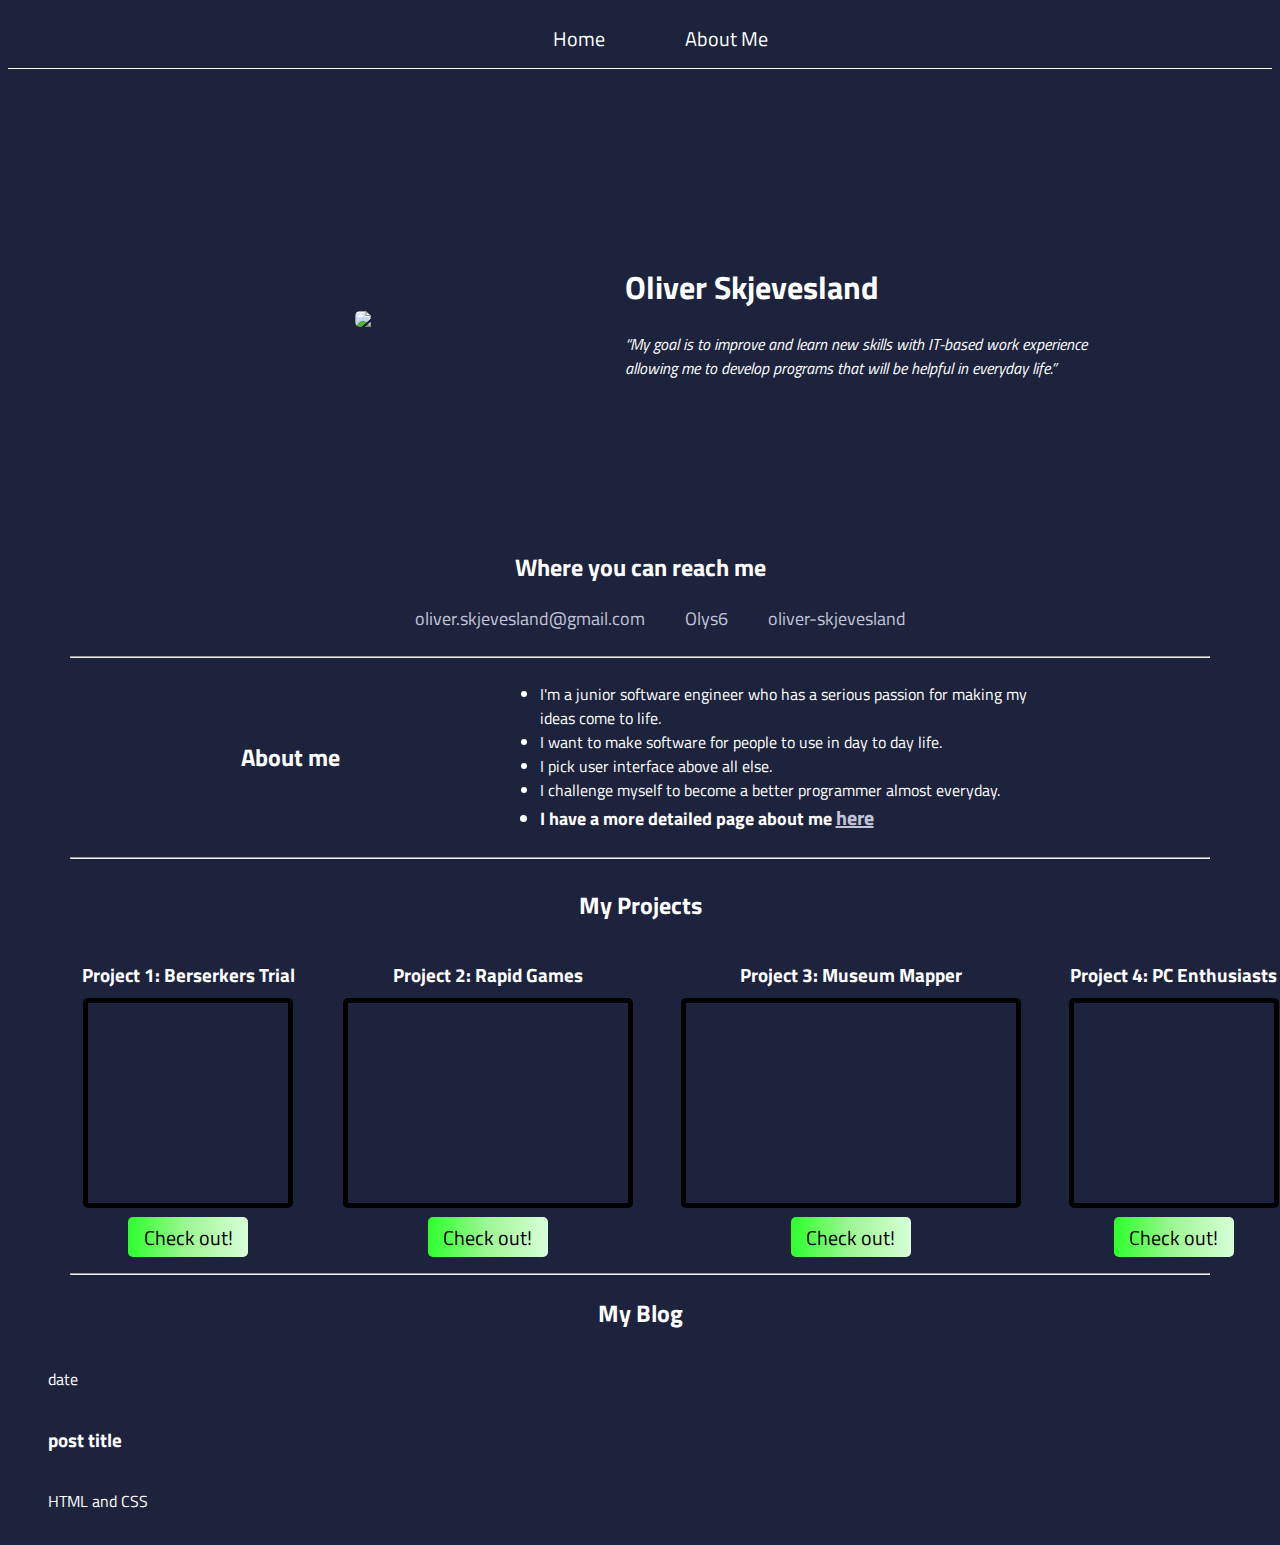
==== index.html @ 54f10960 "added a navbar and gave it a bit of styling" ====
<!DOCTYPE html>
<html>
<head>
<title>Oliver Skjevesland</title>
<link rel="preconnect" href="https://fonts.googleapis.com">
<link rel="preconnect" href="https://fonts.gstatic.com" crossorigin>
<link href="https://fonts.googleapis.com/css2?family=Titillium+Web&display=swap" rel="stylesheet">
<link rel="stylesheet" href="style.css">
<script src="https://kit.fontawesome.com/c1393db622.js" crossorigin="anonymous"></script>
<title>Oliver Skjevesland</title>
<!-- <link href="https://unpkg.com/tailwindcss@^1.0/dist/tailwind.min.css" rel="stylesheet"> -->
</head>
<body>
<nav class="navbar">
    <ul class="navItems">
        <li class="navHome" ><a class="navHome" href="index.html">Home</a></li>
        <li class="navAboutMe"><a class="navAboutMe" href="html/aboutMe.html">About Me</a></li>
    </ul>
</nav>
<div class="homePageHero">
    <img class="ollyHeroPfp" src="https://i.imgur.com/mjNKFpX.jpg" />
    <div class="homePageHeroNameAndQuote">
        <h1>Oliver Skjevesland</h1>
        <p class="ollyQuote">“My goal is to improve and learn new skills with IT-based work experience allowing me to develop programs that will be helpful in everyday life.”</p>
    </div>
</div>
<div class="infoPage">
    <div>
        <h2 id="whereYouCanReachMeTitle">Where you can reach me</h2>
        <ul class="linksSection">
            <li ><a class="links" href="mailto:oliver.skjevesland@gmail.com"> oliver.skjevesland@gmail.com</a></li>
            <li ><a class="links" href="https://github.com/Olys6" target="_blank" rel="noreferrer"><i class="fab fa-github"></i> Olys6</a></li>
            <li ><a class="links" href="https://www.linkedin.com/in/oliver-skjevesland/" target="_blank" rel="noreferrer"><i class="fab fa-linkedin"></i> oliver-skjevesland</a></li>
        </ul>
    </div>
    <hr />
    <div class="aboutMe">
        <h2>About me</h2>
        <ul class="aboutMeDescription">
            <li>I'm a junior software engineer who has a serious passion for making my ideas come to life.</li>
            <li>I want to make software for people to use in day to day life.</li>
            <li>I pick user interface above all else.</li>
            <li>I challenge myself to become a better programmer almost everyday.</li>
            <li class="moreAboutMeLi"><strong>I have a more detailed page about me <a class="aboutmeHereLink" href="html/aboutMe.html">here</a></strong></li>
        </ul>
    </div>
    <hr />
    <!-- <div class="whatIDo">
        <h2>What I do</h2>
        <p>I make useful projects from my ideas </p>
    </div> -->
</div>
<section class="projectsSection">
    <h2 class="myProjects">My Projects</h2>
    <ul class="projects">
        <li class="project columnLeft">
            <h3 class="projectTitle">Project 1: Berserkers Trial</h3>
            <div class="projectShow project1Show"></div>
            <a class="checkoutBtn" href="https://olys6.github.io/Berserkers-Trial/" target="_blank">
                <div class="button">
                    <p class="checkoutBtnText">Check out!</p>
                </div>
            </a>
        </li>
        <li class="project columnLeft">
            <h3 class="projectTitle">Project 2: Rapid Games</h3>
            <div class="projectShow project2Show"></div>
            <a class="checkoutBtn" href="https://rapidgames.netlify.app" target="_blank">
                <div class="button">
                    <p class="checkoutBtnText">Check out!</p>
                </div>
            </a>
        </li>
        <li class="project">
            <h3 class="projectTitle">Project 3: Museum Mapper</h3>
            <div class="projectShow project3Show" ></div>
            <a class="checkoutBtn" href="https://museum-mapper.herokuapp.com/" target="_blank">
                <div class="button">
                    <p class="checkoutBtnText">Check out!</p>
                </div>
            </a>
        </li>
        <li class="project">
            <h3 class="projectTitle">Project 4: PC Enthusiasts</h3>
            <div class="projectShow"></div>
            <a class="checkoutBtn" href="https://rapidgames.netlify.app" target="_blank">
                <div class="button">
                    <p class="checkoutBtnText">Check out!</p>
                </div>
            </a>
        </li>
    </ul>
</section>
<hr />
<section class="myBlogs">
    <h2>My Blog</h2>
    <ul class="blogPosts">

        <li class="blogPost">
            <!-- <hr /> -->
            <p class="blogPostDate">date</p>
            <h3>post title</h3>
            <p class="blogPostSubject">HTML and CSS</p>
            <!-- <hr /> -->
        </li>

    </ul>
</section>
</body>
</html>
---- style.css ----
body {
  font-family: 'Titillium Web', sans-serif;
  color: white;
  background-color: rgb(30, 35, 61);
}

hr {
  width: 90%;
}

.button {
  display: flex;
  justify-content: center;
  align-items: center;
  background: rgb(45,255,45);
  background: linear-gradient(90deg, rgba(45,255,45,1) 0%, rgba(159,246,149,1) 50%, rgba(216,255,217,1) 100%); 
  width: 120px;
  height: 40px;
  border-radius: 5px;
}

.links {
  text-decoration: none;
  transition: 1s;
  font-size: 18px;
  color: rgb(195, 195, 216);
}

.links:hover {
  text-decoration: underline;
}

.navbar {
  border-bottom: 1px solid white;
  /* background-color: white; */
  height: 60px;
  display: flex;
  align-items: center;
  justify-content: center;
  flex-direction: row;
  width: 100%;
}

.navItems {
  display: flex;
  flex-direction: row;
  gap: 5rem;
}

.navHome {
  font-size: 20px;
  list-style: none;
  color: white;
  text-decoration: none;
}

.navHome:hover {
  text-decoration: underline;
}

.navAboutMe {
  font-size: 20px;
  list-style: none;
  text-decoration: none;
  color: white;
}

.navAboutMe:hover {
  text-decoration: underline;
}

.homePageHero {
  /* background-color: aqua;  */
  display: flex;
  justify-content: center;
  align-items: center;
  flex-direction: row;
  height: 500px;
  /* background: linear-gradient(rgba(0, 0, 0, 0.3), rgba(0, 0, 0, 0.7)), url("https://i.imgur.com/1SkHMUk.png"); */
  /* background: rgb(2,0,36);
  background: linear-gradient(0deg, rgba(2,0,36,1) 0%, rgba(9,9,121,1) 35%, rgba(0,212,255,1) 100%); 
  background-size: cover; */
  color: white;
  width: 100%;
  margin-bottom: -40px;
}

.ollyHeroPfp {
  width: 250px;
  /* border: 10px solid white; */
  border-radius: 5px;
}

.homePageHeroNameAndQuote {
  margin-left: 20px;
  width: 500px;
  text-align: left;
  margin-right: -200px;
}



.ollyQuote {
  font-style: italic;
}

.infoPage {
  display: flex;
  flex-direction: column;
  justify-content: center;
  align-items: center;
}

#whereYouCanReachMeTitle {
  text-align: center;
}

.linksSection {
  display: flex;
  flex-direction: row;
  justify-content: center;
  align-items: center;
  gap: 2.5rem;
  list-style: none;
}

@media screen and (max-width: 620px) {
  .linksSection {
    flex-direction: column;
    gap: 0.5rem;
  }
}

.aboutMe {
  display: flex;
  flex-direction: row;
  gap: 10rem;
  justify-content: center;
  align-items: center;
  /* background-color: blanchedalmond; */
  /* background: rgb(64,64,64);
  background: linear-gradient(90deg, rgba(64,64,64,1) 0%, rgba(255,236,204,1) 50%, rgba(64,64,64,1) 100%);   */
  width: 100%;
}

.aboutmeHereLink {
  font-size: 20px;
  color: rgb(195, 195, 216);;
}

@media screen and (max-width: 900px) {
  .aboutMe {
    flex-direction: column;
    gap: 0rem;
  }
}

.aboutMeDescription {
  width: 500px;
}

.moreAboutMeLi {
  font-size: 18px;
}

.whatIDo {
  display: flex;
  flex-direction: row;
  gap: 10rem;
  justify-content: center;
  align-items: center;
  width: 100%;
  /* background-color: cadetblue; */
  background: rgb(64,64,64);
  background: linear-gradient(90deg, rgba(64,64,64,1) 0%, rgba(149,240,246,1) 50%, rgba(64,64,64,1) 100%); 
}

.myProjects {
  text-align: center;
}

.projects {
  text-decoration: none;
  list-style-type: none;
  display: flex;
  flex-direction: row;
  justify-content: center;
  align-items: center;
  gap: 3rem;
  width: 100%;
}

.project {
  display: flex;
  flex-direction: column;
  justify-content: center;
  align-items: center;
}



.projectTitle {
  margin-bottom: 1vh;
}

.projectShow {
  text-align: center;
  width: 200px;
  height: 200px;
  border-radius: 5px;
  /* background-color: gray; */
  border: 5px solid black;
  /* background-image: url("https://i.imgur.com/fcdHpXR.gif"); */
  background-size: cover;
  background-position: center;
  text-decoration: none;
  transition: .2s;
}

.projectShow:hover {
  transform: scale(1.14);
  z-index: 1;
}

.project1Show {
  background-image: url("https://i.imgur.com/lXzQdGs.png");
}

.project1Show:hover {
  background-image: url("https://i.imgur.com/fcdHpXR.gif");
}

.project2Show {
  background-image: url("https://i.imgur.com/jRqcYSR.png");
  width: 280px;
}

.project2Show:hover {
  background-image: url("https://i.imgur.com/LCEWD89.gif");
}

.project3Show {
  width:330px;
  background-image: url("https://i.imgur.com/scrGUnJ.gif");
}

.project3Show:hover {
  background-image: url("https://i.imgur.com/XL1Wwwq.gif");
  
}

.checkoutBtn {
  margin-top: 1vh;
  text-decoration: none;
  transition: .2s;
}

.checkoutBtn:hover {
  transform: scale(1.2);
}

.checkoutBtnText {
  font-size: 20px;
  color: black;
  text-decoration: none;
}

.myBlogs {
  text-align: center;
}

.blogPosts {
  display: flex;
  flex-direction: column;
}

.blogPost {
  text-align: left;
  list-style: none;
  display: flex;
  flex-direction: column;
  justify-content: start;
} 

@media screen and (max-width: 1200px) {
  .projects {
    display: flex;
    flex-direction: column;
    justify-content: center;
    align-items: center;
    margin-left: -40px;
  }
  .projectShow {
    width: 350px;
  }
}

@media screen and (max-width: 1000px) {
  .navbar {
    margin-bottom: 40px;
  }
  .homePageHero {
    flex-direction: column;

  }
  .ollyHeroPfp {
    margin-top: 10px;
  }
  .homePageHeroNameAndQuote {
    margin-left: 0;
    text-align: center;
    margin-right: 0;
    width: 400px;
    /* margin-bottom: 160px; */
  }
  #whereYouCanReachMeTitle {
    margin-top: 80px;
  }
  .aboutMeDescription {
    width: 400px;
  }
}
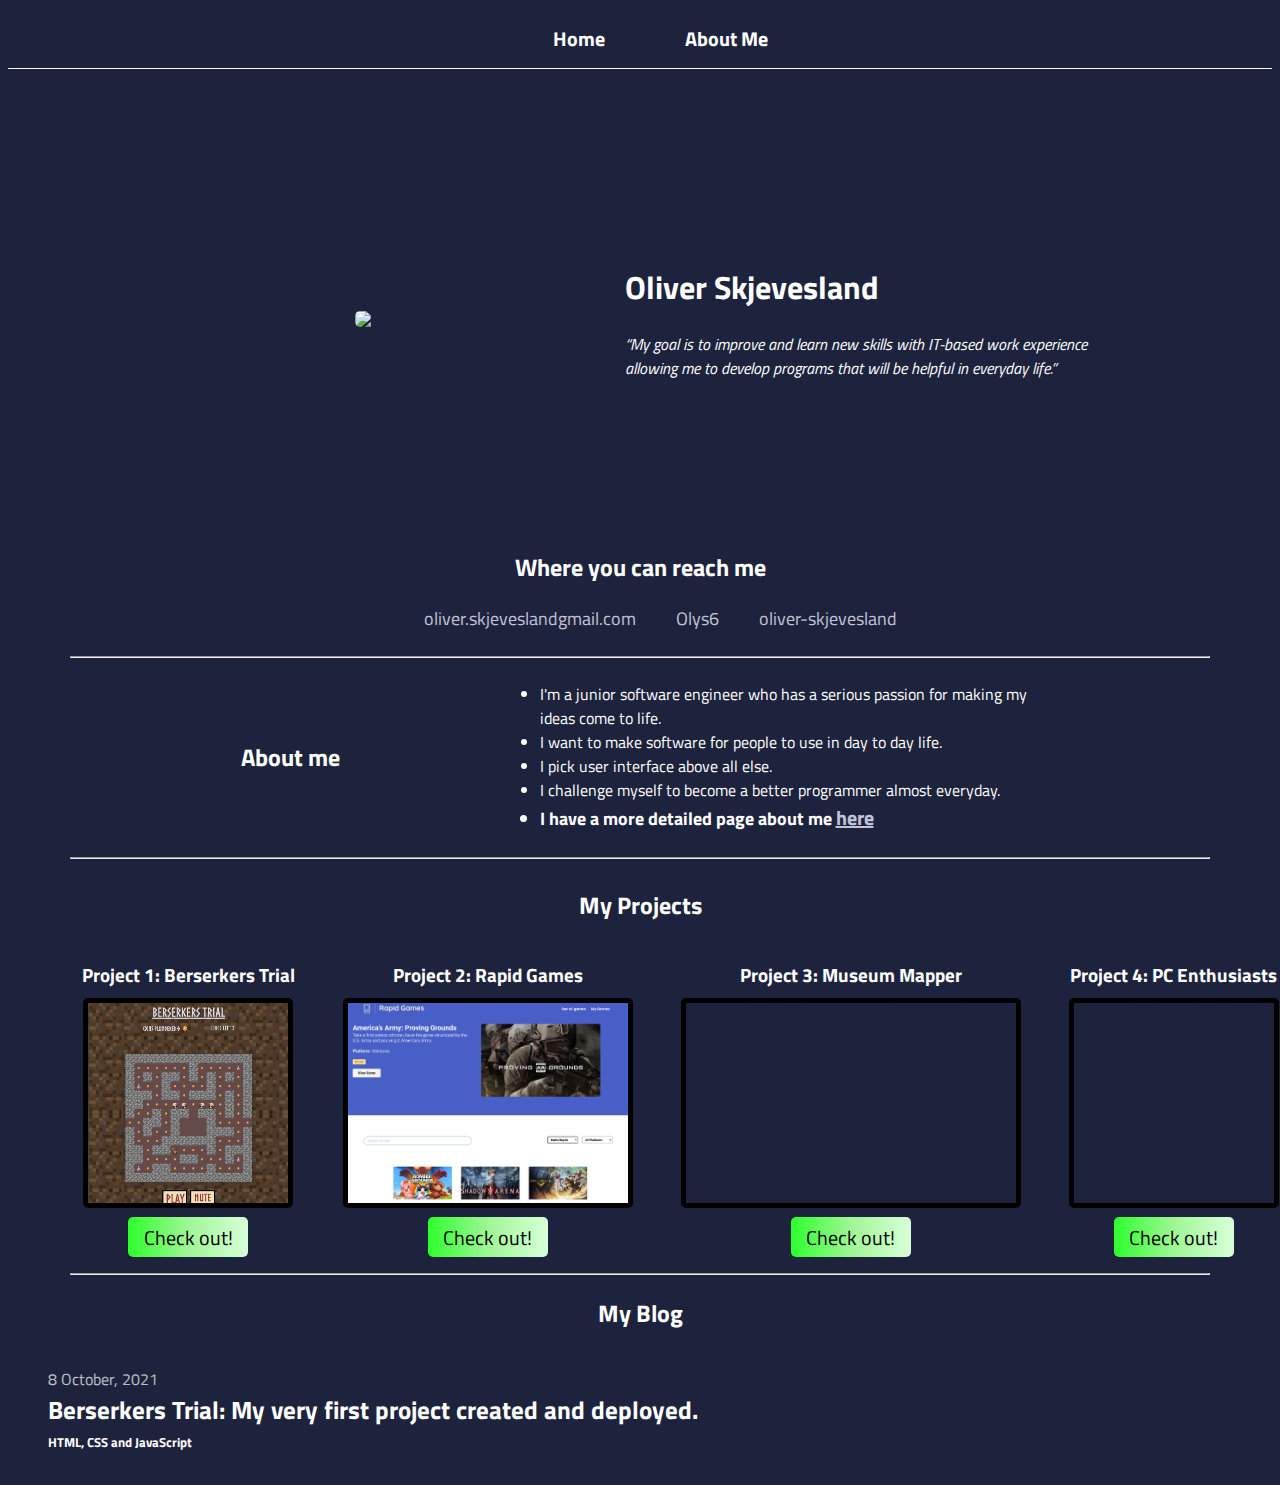
==== commit 040c3e19: "added blogs and blog page for first project with responsive web design and made an assets folder wit" ====
--- a/index.html
+++ b/index.html
@@ -13,12 +13,12 @@
 <body>
 <nav class="navbar">
     <ul class="navItems">
-        <li class="navHome" ><a class="navHome" href="index.html">Home</a></li>
-        <li class="navAboutMe"><a class="navAboutMe" href="html/aboutMe.html">About Me</a></li>
+        <li class="navHome" ><a class="navHome" href="./index.html"><strong>Home</strong></a></li>
+        <li class="navAboutMe"><a class="navAboutMe" href="aboutMe.html"><strong>About Me</strong></a></li>
     </ul>
 </nav>
 <div class="homePageHero">
-    <img class="ollyHeroPfp" src="https://i.imgur.com/mjNKFpX.jpg" />
+    <img class="ollyHeroPfp" src="assets/OllyPFP.jpg" />
     <div class="homePageHeroNameAndQuote">
         <h1>Oliver Skjevesland</h1>
         <p class="ollyQuote">“My goal is to improve and learn new skills with IT-based work experience allowing me to develop programs that will be helpful in everyday life.”</p>
@@ -28,7 +28,7 @@
     <div>
         <h2 id="whereYouCanReachMeTitle">Where you can reach me</h2>
         <ul class="linksSection">
-            <li ><a class="links" href="mailto:oliver.skjevesland@gmail.com"> oliver.skjevesland@gmail.com</a></li>
+            <li ><a class="links" href="mailto:oliver.skjevesland@gmail.com"> oliver.skjevesland<i class="fas fa-at"></i>gmail.com</a></li>
             <li ><a class="links" href="https://github.com/Olys6" target="_blank" rel="noreferrer"><i class="fab fa-github"></i> Olys6</a></li>
             <li ><a class="links" href="https://www.linkedin.com/in/oliver-skjevesland/" target="_blank" rel="noreferrer"><i class="fab fa-linkedin"></i> oliver-skjevesland</a></li>
         </ul>
@@ -97,11 +97,13 @@
     <ul class="blogPosts">
 
         <li class="blogPost">
-            <!-- <hr /> -->
-            <p class="blogPostDate">date</p>
-            <h3>post title</h3>
-            <p class="blogPostSubject">HTML and CSS</p>
-            <!-- <hr /> -->
+            <a class="blogPostLink" href="blogPosts/project1Post.html">
+                <p ><span class="blogPostDate">8 October, 2021</span>
+                <br>
+                <span class="blogPostTitle"><strong>Berserkers Trial: My very first project created and deployed.</strong></span>
+                <br>
+                <span class="blogPostSubject"><strong>HTML, CSS and JavaScript</strong></span></p>
+            </a>
         </li>
 
     </ul>
--- a/style.css
+++ b/style.css
@@ -223,29 +223,29 @@
 }
 
 .project1Show {
-  background-image: url("https://i.imgur.com/lXzQdGs.png");
+  background-image: url("assets/BerserkersTrial/BerserkersTrialThumbnail.png");
 }
 
 .project1Show:hover {
-  background-image: url("https://i.imgur.com/fcdHpXR.gif");
+  background-image: url("assets/BerserkersTrial/Filmage-2021-12-16_130308.gif");
 }
 
 .project2Show {
-  background-image: url("https://i.imgur.com/jRqcYSR.png");
+  background-image: url("assets/RapidGames/RapidGamesThumbnail.png");
   width: 280px;
 }
 
 .project2Show:hover {
-  background-image: url("https://i.imgur.com/LCEWD89.gif");
+  background-image: url("assets/RapidGames/RapidGamesShowcase.gif");
 }
 
 .project3Show {
   width:330px;
-  background-image: url("https://i.imgur.com/scrGUnJ.gif");
+  background-image: url("assets/MuseumMapper/MuseumMapperThumbnail.gif");
 }
 
 .project3Show:hover {
-  background-image: url("https://i.imgur.com/XL1Wwwq.gif");
+  background-image: url("assets/MuseumMapper/MuseumMapperShowcase.gif");
   
 }
 
@@ -281,6 +281,29 @@
   flex-direction: column;
   justify-content: start;
 } 
+
+.blogPostLink {
+  text-decoration: none;
+  color: white;
+  transition: .2s;
+}
+
+.blogPostLink:hover {
+  /* transform: scale(1.03) */
+  text-decoration: underline;
+}
+
+.blogPostDate {
+  opacity: 0.7;
+}
+
+.blogPostTitle {
+  font-size: 25px;
+}
+
+.blogPostSubject {
+  font-size: 13px;
+}
 
 @media screen and (max-width: 1200px) {
   .projects {
@@ -319,4 +342,11 @@
   .aboutMeDescription {
     width: 400px;
   }
+}
+
+/* --------------------------- About me page ------------------------------ */
+
+.AboutMePageTitle {
+  text-align: center;
+  font-size: 30px;
 }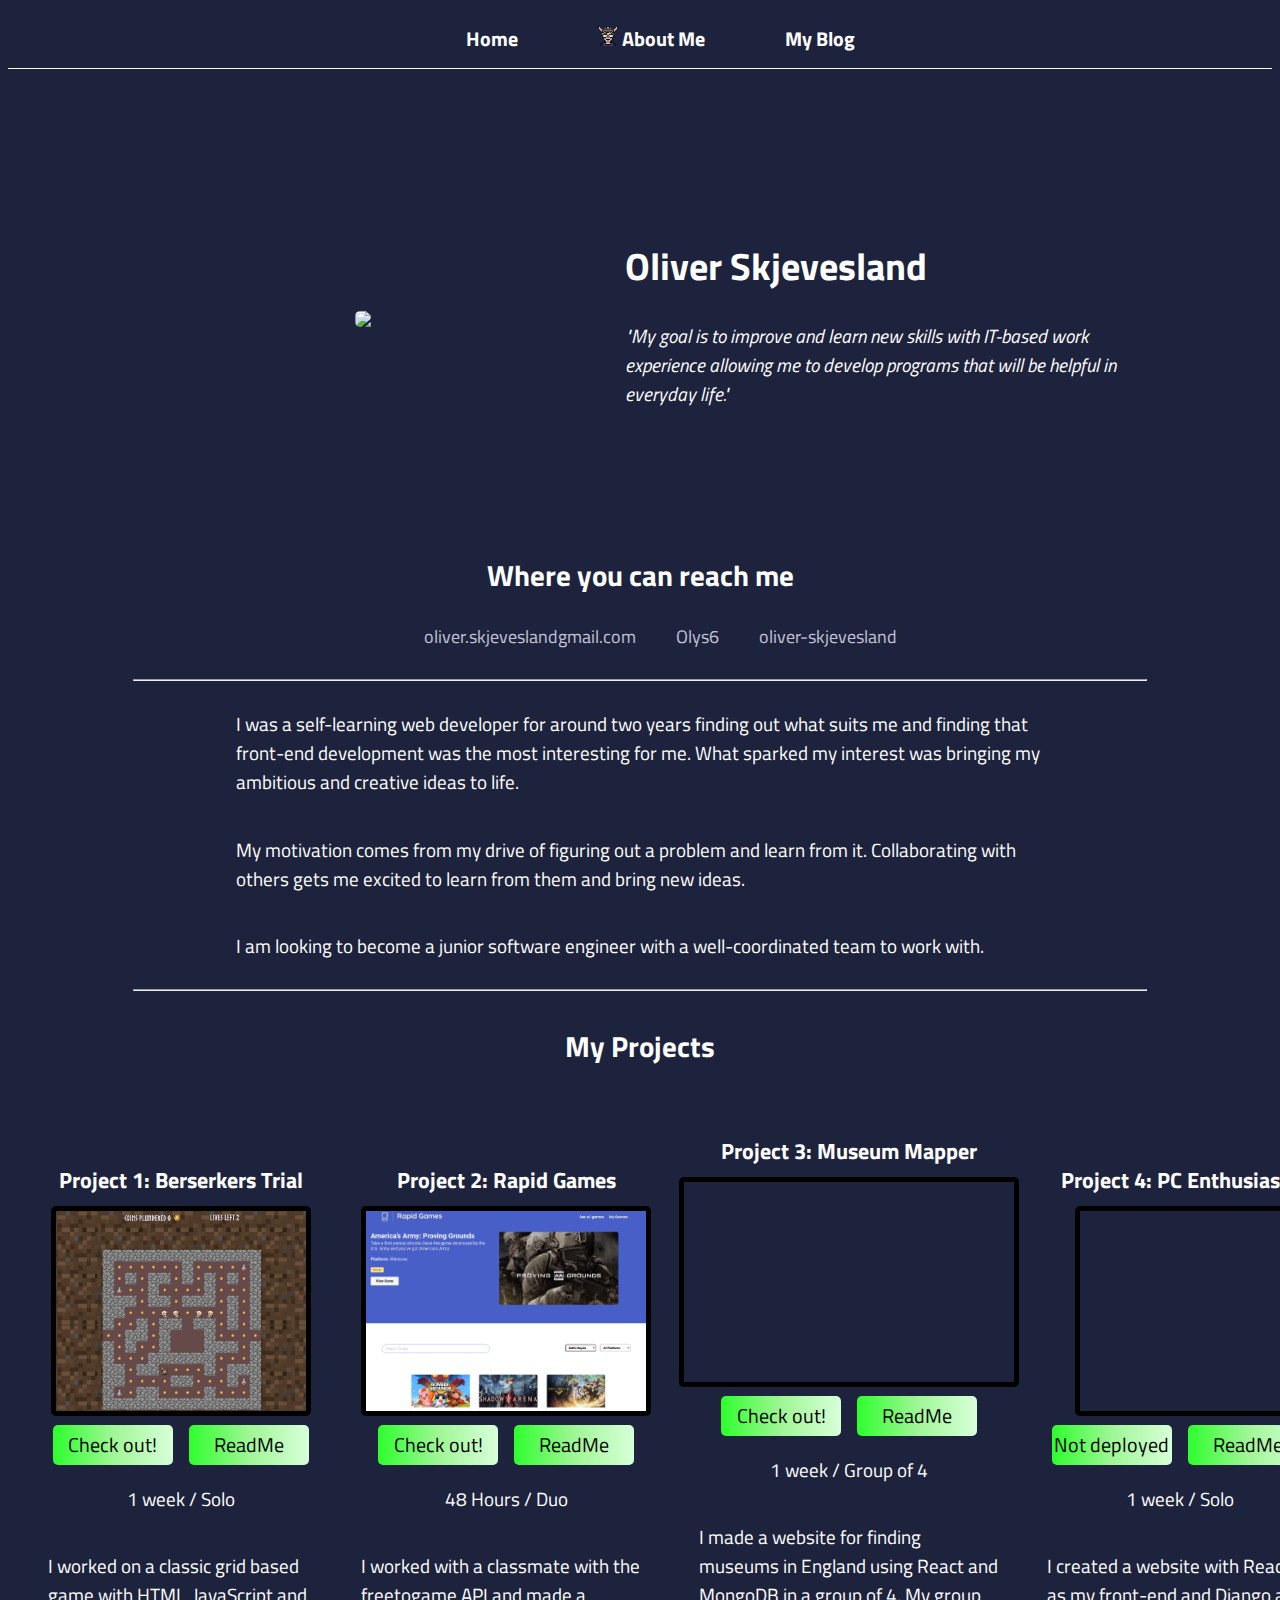
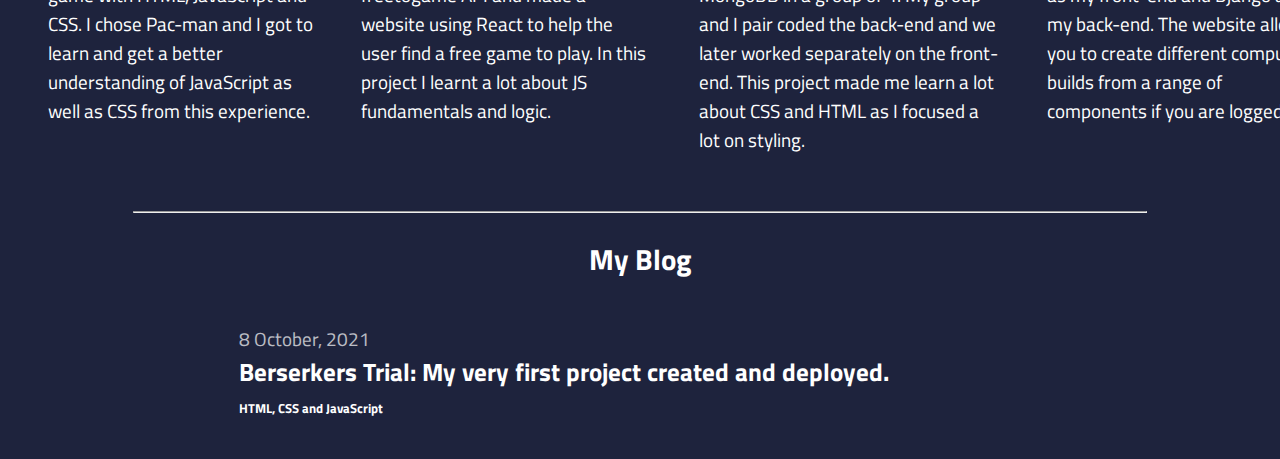
==== commit e533b4df: "pretty much done" ====
--- a/index.html
+++ b/index.html
@@ -13,15 +13,16 @@
 <body>
 <nav class="navbar">
     <ul class="navItems">
-        <li class="navHome" ><a class="navHome" href="./index.html"><strong>Home</strong></a></li>
-        <li class="navAboutMe"><a class="navAboutMe" href="aboutMe.html"><strong>About Me</strong></a></li>
+        <li class="navHome" ><a class="navHome" href="./index.html"><strong><i class="fas fa-home"></i> Home</strong></a></li>
+        <li class="navAboutMe"><a class="navAboutMe" href="aboutMe.html"><strong><img class="aboutMeImg" src="assets/Avatar_ghostrobe5_32x32_transparent.png" /> About Me</strong></a></li>
+        <li class="navBlog"><a class="navBlog" href="#myBlogs"><strong><i class="fas fa-file-alt"></i> My Blog</strong></a></li>
     </ul>
 </nav>
 <div class="homePageHero">
     <img class="ollyHeroPfp" src="assets/OllyPFP.jpg" />
     <div class="homePageHeroNameAndQuote">
         <h1>Oliver Skjevesland</h1>
-        <p class="ollyQuote">“My goal is to improve and learn new skills with IT-based work experience allowing me to develop programs that will be helpful in everyday life.”</p>
+        <p class="ollyQuote">"My goal is to improve and learn new skills with IT-based work experience allowing me to develop programs that will be helpful in everyday life."</p>
     </div>
 </div>
 <div class="infoPage">
@@ -35,14 +36,25 @@
     </div>
     <hr />
     <div class="aboutMe">
-        <h2>About me</h2>
-        <ul class="aboutMeDescription">
+        <!-- <h2>About me</h2> -->
+        <!-- <ul class="aboutMeDescription">
             <li>I'm a junior software engineer who has a serious passion for making my ideas come to life.</li>
             <li>I want to make software for people to use in day to day life.</li>
             <li>I pick user interface above all else.</li>
             <li>I challenge myself to become a better programmer almost everyday.</li>
             <li class="moreAboutMeLi"><strong>I have a more detailed page about me <a class="aboutmeHereLink" href="html/aboutMe.html">here</a></strong></li>
-        </ul>
+        </ul> -->
+        <p class="aboutMeDescription">
+        I was a self-learning web developer for around two years finding out what suits me and finding that front-end development was the most interesting for me.
+        What sparked my interest was bringing my ambitious and creative ideas to life.
+        </p>
+        <p class="aboutMeDescription">
+            My motivation comes from my drive of figuring out a problem and learn from it.
+            Collaborating with others gets me excited to learn from them and bring new ideas.
+        </p>
+        <p class="aboutMeDescription">
+        I am looking to become a junior software engineer with a well-coordinated team to work with.
+        </p>
     </div>
     <hr />
     <!-- <div class="whatIDo">
@@ -56,49 +68,102 @@
         <li class="project columnLeft">
             <h3 class="projectTitle">Project 1: Berserkers Trial</h3>
             <div class="projectShow project1Show"></div>
-            <a class="checkoutBtn" href="https://olys6.github.io/Berserkers-Trial/" target="_blank">
-                <div class="button">
-                    <p class="checkoutBtnText">Check out!</p>
-                </div>
-            </a>
+            <div class="checkoutBtns">
+                <a class="checkoutBtn" href="https://olys6.github.io/Berserkers-Trial/" target="_blank">
+                    <div class="button">
+                        <p class="checkoutBtnText">Check out!</p>
+                    </div>
+                </a>
+                <a class="checkoutBtn" href="https://github.com/Olys6/SEI-Project1#readme" target="_blank">
+                    <div class="button">
+                        <p class="checkoutBtnText">ReadMe</p>
+                    </div>
+                </a>
+            </div>
+            <p> 1 week / Solo </p>
+            <p class="projectDescription">
+                I worked on a classic grid based game with HTML, JavaScript and CSS.
+                I chose Pac-man and I got to learn and get a better understanding of JavaScript as well as CSS from this experience.
+            </p>
         </li>
         <li class="project columnLeft">
             <h3 class="projectTitle">Project 2: Rapid Games</h3>
             <div class="projectShow project2Show"></div>
-            <a class="checkoutBtn" href="https://rapidgames.netlify.app" target="_blank">
-                <div class="button">
-                    <p class="checkoutBtnText">Check out!</p>
-                </div>
-            </a>
+            <div class="checkoutBtns">
+                <a class="checkoutBtn" href="https://rapidgames.netlify.app" target="_blank">
+                    <div class="button">
+                        <p class="checkoutBtnText">Check out!</p>
+                    </div>
+                </a>
+                <a class="checkoutBtn" href="https://github.com/Olys6/FreeGames/tree/main#readme" target="_blank">
+                    <div class="button">
+                        <p class="checkoutBtnText">ReadMe</p>
+                    </div>
+                </a>
+            </div>
+            <p> 48 Hours / Duo </p>
+            <p class="projectDescription">
+                I worked with a classmate with the freetogame API and made a website using React to help the user find a free game to play.
+                In this project I learnt a lot about JS fundamentals and logic.
+            </p>
         </li>
         <li class="project">
             <h3 class="projectTitle">Project 3: Museum Mapper</h3>
             <div class="projectShow project3Show" ></div>
-            <a class="checkoutBtn" href="https://museum-mapper.herokuapp.com/" target="_blank">
-                <div class="button">
-                    <p class="checkoutBtnText">Check out!</p>
-                </div>
-            </a>
+            <div class="checkoutBtns">
+                <a class="checkoutBtn" href="https://museum-mapper.herokuapp.com/" target="_blank">
+                    <div class="button">
+                        <p class="checkoutBtnText">Check out!</p>
+                    </div>
+                </a>
+                <a class="checkoutBtn" href="https://github.com/Olys6/SEI-Project-3#readme" target="_blank">
+                    <div class="button">
+                        <p class="checkoutBtnText">ReadMe</p>
+                    </div>
+                </a>
+            </div>
+            <p> 1 week / Group of 4 </p>
+            <p class="projectDescription">
+                I made a website for finding museums in England using React and MongoDB in a group of 4.
+                My group and I pair coded the back-end and we later worked separately on the front-end.
+                This project made me learn a lot about CSS and HTML as I focused a lot on styling.
+            </p>
         </li>
         <li class="project">
             <h3 class="projectTitle">Project 4: PC Enthusiasts</h3>
             <div class="projectShow"></div>
-            <a class="checkoutBtn" href="https://rapidgames.netlify.app" target="_blank">
-                <div class="button">
-                    <p class="checkoutBtnText">Check out!</p>
-                </div>
-            </a>
+            <div class="checkoutBtns">
+                <a class="checkoutBtn" href="https://rapidgames.netlify.app" target="_blank">
+                    <div class="button">
+                        <p class="checkoutBtnText">Not deployed</p>
+                    </div>
+                </a>
+                <a class="checkoutBtn" href="https://github.com/Olys6/PC-Enthusiasts/tree/main#readme" target="_blank">
+                    <div class="button">
+                        <p class="checkoutBtnText">ReadMe</p>
+                    </div>
+                </a>
+            </div>
+            <p> 1 week / Solo </p>
+            <p class="projectDescription">
+                I created a website with React as my front-end and Django as my back-end.
+                The website allows you to create different computer builds from a range of components if you are logged in.
+            </p>
         </li>
     </ul>
 </section>
 <hr />
-<section class="myBlogs">
+<section id="myBlogs" class="myBlogs">
     <h2>My Blog</h2>
     <ul class="blogPosts">
 
+
+
+        <!-- Put more blogs above this line -->
+
         <li class="blogPost">
             <a class="blogPostLink" href="blogPosts/project1Post.html">
-                <p ><span class="blogPostDate">8 October, 2021</span>
+                <p class="blogPostText"><span class="blogPostDate">8 October, 2021</span>
                 <br>
                 <span class="blogPostTitle"><strong>Berserkers Trial: My very first project created and deployed.</strong></span>
                 <br>
--- a/style.css
+++ b/style.css
@@ -1,11 +1,17 @@
+html {
+  scroll-behavior:smooth;
+}
+
 body {
   font-family: 'Titillium Web', sans-serif;
   color: white;
   background-color: rgb(30, 35, 61);
+  font-size: larger;
 }
 
 hr {
-  width: 90%;
+  color: white;
+  width: 80%;
 }
 
 .button {
@@ -52,10 +58,17 @@
   list-style: none;
   color: white;
   text-decoration: none;
+  transition: .2s;
 }
 
 .navHome:hover {
   text-decoration: underline;
+  transform: scale(1.2);
+}
+
+.aboutMeImg {
+  width: 20px;
+  transition: .10s;
 }
 
 .navAboutMe {
@@ -63,10 +76,25 @@
   list-style: none;
   text-decoration: none;
   color: white;
+  transition: .2s;
 }
 
 .navAboutMe:hover {
   text-decoration: underline;
+  transform: scale(1.2);
+}
+
+.navBlog {
+  font-size: 20px;
+  list-style: none;
+  color: white;
+  text-decoration: none;
+  transition: .2s;
+}
+
+.navBlog:hover {
+  text-decoration: underline;
+  transform: scale(1.2);
 }
 
 .homePageHero {
@@ -133,14 +161,14 @@
 
 .aboutMe {
   display: flex;
-  flex-direction: row;
-  gap: 10rem;
+  flex-direction: column;
+  /* gap: 10rem; */
   justify-content: center;
   align-items: center;
   /* background-color: blanchedalmond; */
   /* background: rgb(64,64,64);
   background: linear-gradient(90deg, rgba(64,64,64,1) 0%, rgba(255,236,204,1) 50%, rgba(64,64,64,1) 100%);   */
-  width: 100%;
+  width: 80%;
 }
 
 .aboutmeHereLink {
@@ -195,6 +223,8 @@
   flex-direction: column;
   justify-content: center;
   align-items: center;
+  width: 300px;
+  height: 700px;
 }
 
 
@@ -223,6 +253,7 @@
 }
 
 .project1Show {
+  width: 250px;
   background-image: url("assets/BerserkersTrial/BerserkersTrialThumbnail.png");
 }
 
@@ -249,6 +280,12 @@
   
 }
 
+.checkoutBtns {
+  display: flex;
+  flex-direction: row;
+  gap: 1rem;
+}
+
 .checkoutBtn {
   margin-top: 1vh;
   text-decoration: none;
@@ -265,6 +302,10 @@
   text-decoration: none;
 }
 
+.projectDescription {
+  width: 100%;
+}
+
 .myBlogs {
   text-align: center;
 }
@@ -272,6 +313,9 @@
 .blogPosts {
   display: flex;
   flex-direction: column;
+  justify-content: center;
+  align-items: center;
+  margin-left: -15vw;
 }
 
 .blogPost {
@@ -280,6 +324,7 @@
   display: flex;
   flex-direction: column;
   justify-content: start;
+  max-width: 800px;
 } 
 
 .blogPostLink {
@@ -293,6 +338,9 @@
   text-decoration: underline;
 }
 
+.blogPostText {
+}
+
 .blogPostDate {
   opacity: 0.7;
 }
@@ -305,48 +353,172 @@
   font-size: 13px;
 }
 
+@media screen and (max-width: 1000px) {
+  .navbar {
+    margin-bottom: 40px;
+  }
+  .homePageHero {
+    flex-direction: column;
+
+  }
+  .ollyHeroPfp {
+    margin-top: 10px;
+  }
+  .homePageHeroNameAndQuote {
+    margin-left: 0;
+    text-align: center;
+    margin-right: 0;
+    width: 400px;
+    /* margin-bottom: 160px; */
+  }
+  #whereYouCanReachMeTitle {
+    margin-top: 80px;
+  }
+
+}
+
+/* --------------------------- About me page ------------------------------ */
+
+.AboutMePageTitle {
+  text-align: center;
+  font-size: 30px;
+}
+
+.aboutMeDescriptionSection {
+  display: flex;
+  flex-direction: column;
+  justify-content: center;
+  align-items: center;
+}
+
+.aboutMeDescription {
+
+  width: 80%;
+  text-align: left;
+}
+
+.codeLanguageImagesSection {
+  text-align: center;
+}
+
+.directionRow {
+  display: flex;
+  flex-direction: row;
+}
+
+.directionColumn {
+  display: flex;
+  flex-direction: column;
+}
+
+.centerItems {
+  display: flex;
+  justify-content: center;
+  align-items: center;
+}
+
+.codeLanguageImages {
+  display: flex;
+  justify-content: center;
+  align-items: center;
+  flex-direction: column;
+  /* background-color: white; */
+  min-width: 60%;
+  border-radius: 5px;
+  /* color: black */
+}
+
+.logoAndName {
+  display: flex;
+  flex-direction: column;
+}
+
+.codeLanguageImage {
+  padding: 10px;
+}
+
+.logoName {
+  text-align: center;
+  color: black;
+  margin-top: -10px;
+  /* margin-bottom: -2px; */
+}
+
+.frontEndLogos {
+  display: flex;
+  justify-content: center;
+  align-items: center;
+  flex-direction: column;
+  border: 1px solid black;
+  border-radius: 5px;
+  width: 100%;
+  background-color: white;
+}
+
+.BackendLogos {
+  display: flex;
+  justify-content: center;
+  align-items: center;
+  border: 1px solid black;
+  border-radius: 5px;
+  width: 100%;
+  background-color: white;
+}
+
+.first3backendLanguages {
+  display: flex;
+  flex-direction: row;
+  justify-content: center;
+  align-items: center;
+}
+
+.codeLanguageImage {
+  width: 100px;
+}
+
+.interests {
+  display: flex;
+  flex-direction: row;
+  justify-content: center;
+  align-items: center;
+  gap: 2.5rem;
+  width: 90%;
+}
+
 @media screen and (max-width: 1200px) {
+  body {
+    font-size: 140%;
+  }
+  .ollyQuote {
+    margin-top: -40px;
+  }
   .projects {
     display: flex;
     flex-direction: column;
     justify-content: center;
     align-items: center;
     margin-left: -40px;
+    gap: 0.2rem;
+  }
+  .project {
+    width: 80%;
+    height: max-content;
   }
   .projectShow {
     width: 350px;
   }
-}
-
-@media screen and (max-width: 1000px) {
-  .navbar {
-    margin-bottom: 40px;
-  }
-  .homePageHero {
+  .blogPosts {
+    margin-left: 0vw;
+  }
+  .aboutMeDescription {
+    width: 80%;
+  }
+  .aboutMe {
+    /* max-width: 600px; */
+    gap: 1rem;
+  }
+  .interests {
     flex-direction: column;
-
-  }
-  .ollyHeroPfp {
-    margin-top: 10px;
-  }
-  .homePageHeroNameAndQuote {
-    margin-left: 0;
-    text-align: center;
-    margin-right: 0;
-    width: 400px;
-    /* margin-bottom: 160px; */
-  }
-  #whereYouCanReachMeTitle {
-    margin-top: 80px;
-  }
-  .aboutMeDescription {
-    width: 400px;
-  }
-}
-
-/* --------------------------- About me page ------------------------------ */
-
-.AboutMePageTitle {
-  text-align: center;
-  font-size: 30px;
+    width: 70%;
+  }
 }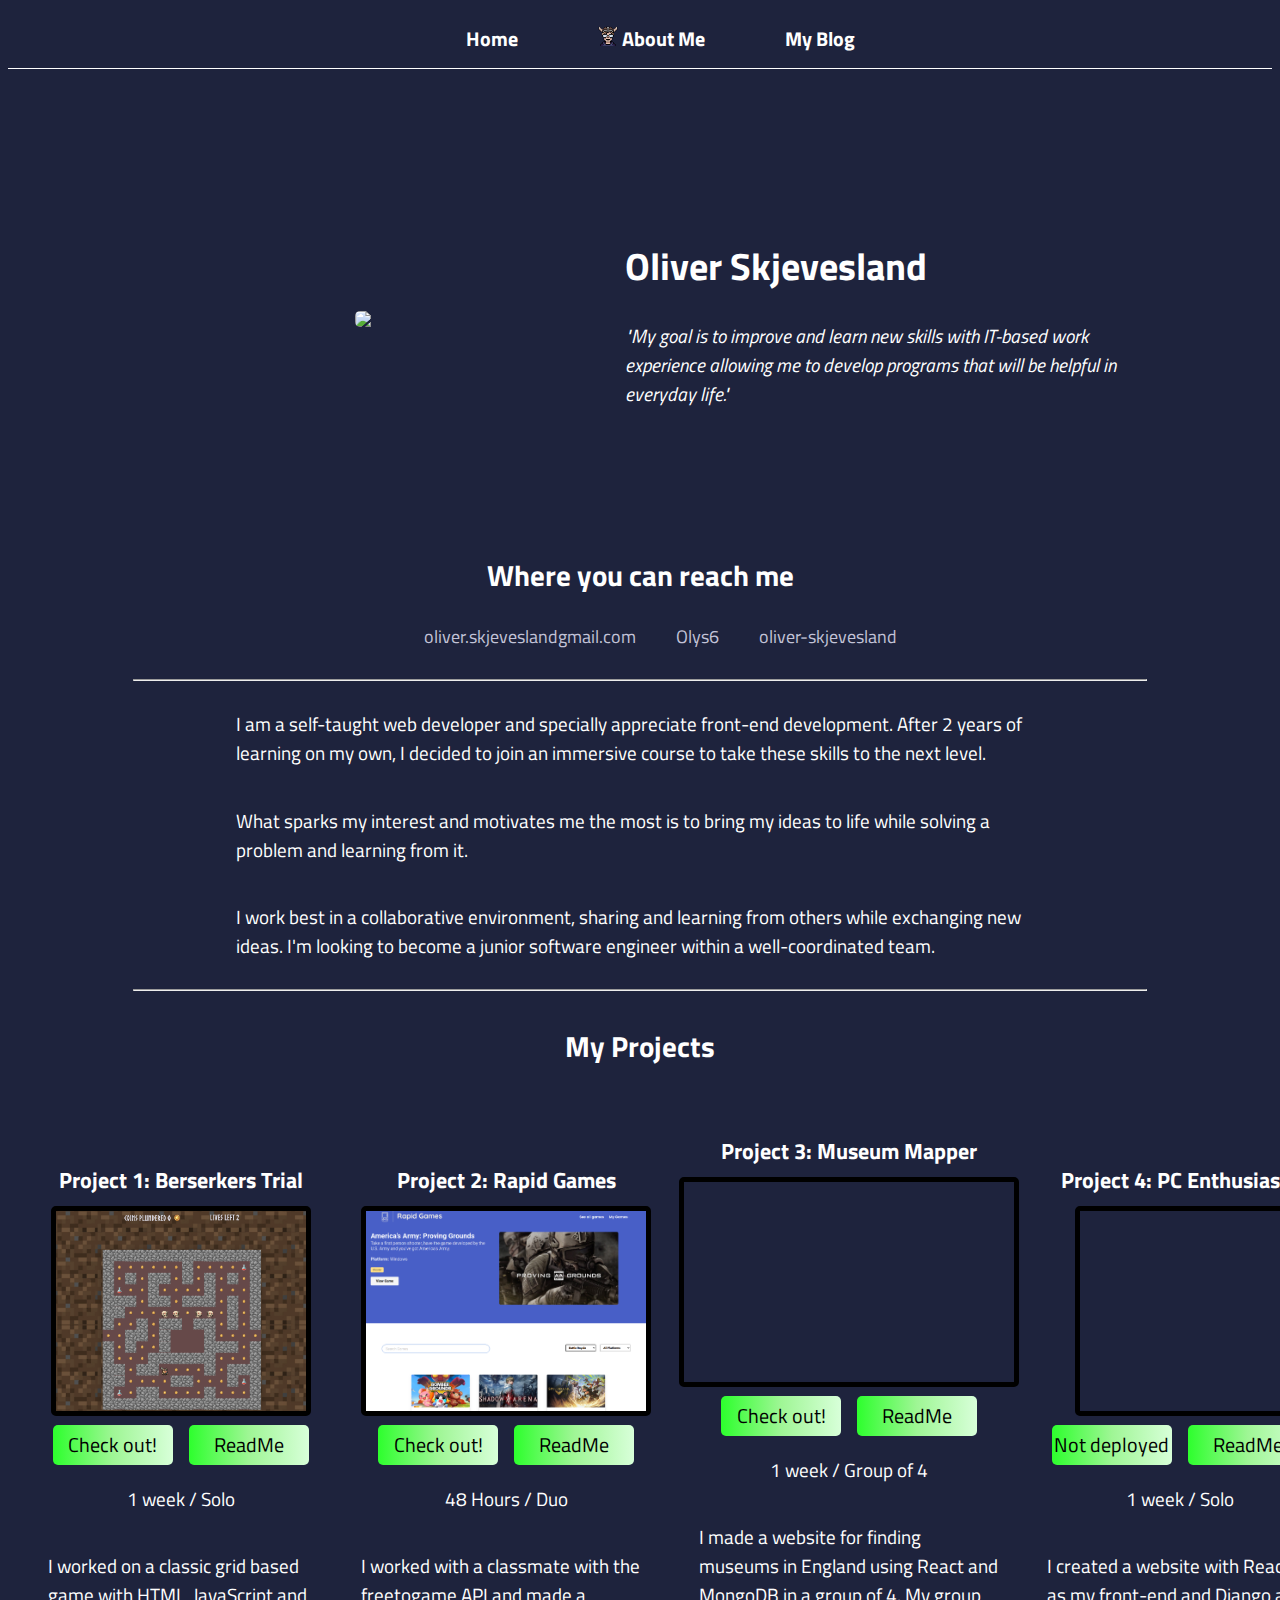
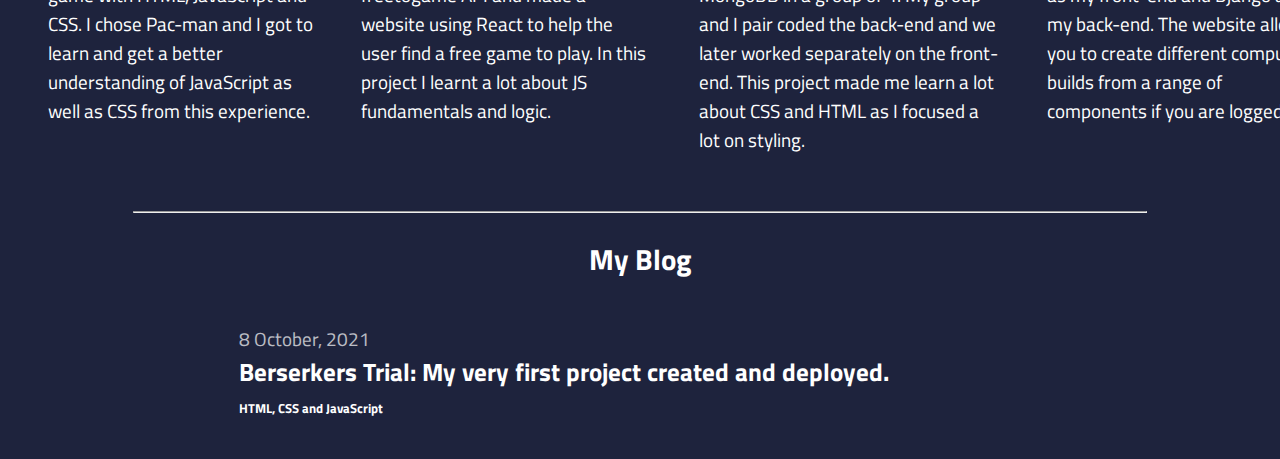
==== commit 96c06e53: "changed the branding statement" ====
--- a/index.html
+++ b/index.html
@@ -45,15 +45,16 @@
             <li class="moreAboutMeLi"><strong>I have a more detailed page about me <a class="aboutmeHereLink" href="html/aboutMe.html">here</a></strong></li>
         </ul> -->
         <p class="aboutMeDescription">
-        I was a self-learning web developer for around two years finding out what suits me and finding that front-end development was the most interesting for me.
-        What sparked my interest was bringing my ambitious and creative ideas to life.
+            I am a self-taught web developer and specially appreciate front-end development. After 2 years of learning on my own, 
+            I decided to join an immersive course to take these skills to the next level. 
         </p>
         <p class="aboutMeDescription">
-            My motivation comes from my drive of figuring out a problem and learn from it.
-            Collaborating with others gets me excited to learn from them and bring new ideas.
+            What sparks my interest and motivates me the most is to bring my ideas to life while solving a problem and learning from it.
         </p>
         <p class="aboutMeDescription">
-        I am looking to become a junior software engineer with a well-coordinated team to work with.
+            I work best in a collaborative environment, 
+            sharing and learning from others while exchanging new ideas. 
+            I'm looking to become a junior software engineer within a well-coordinated team.
         </p>
     </div>
     <hr />
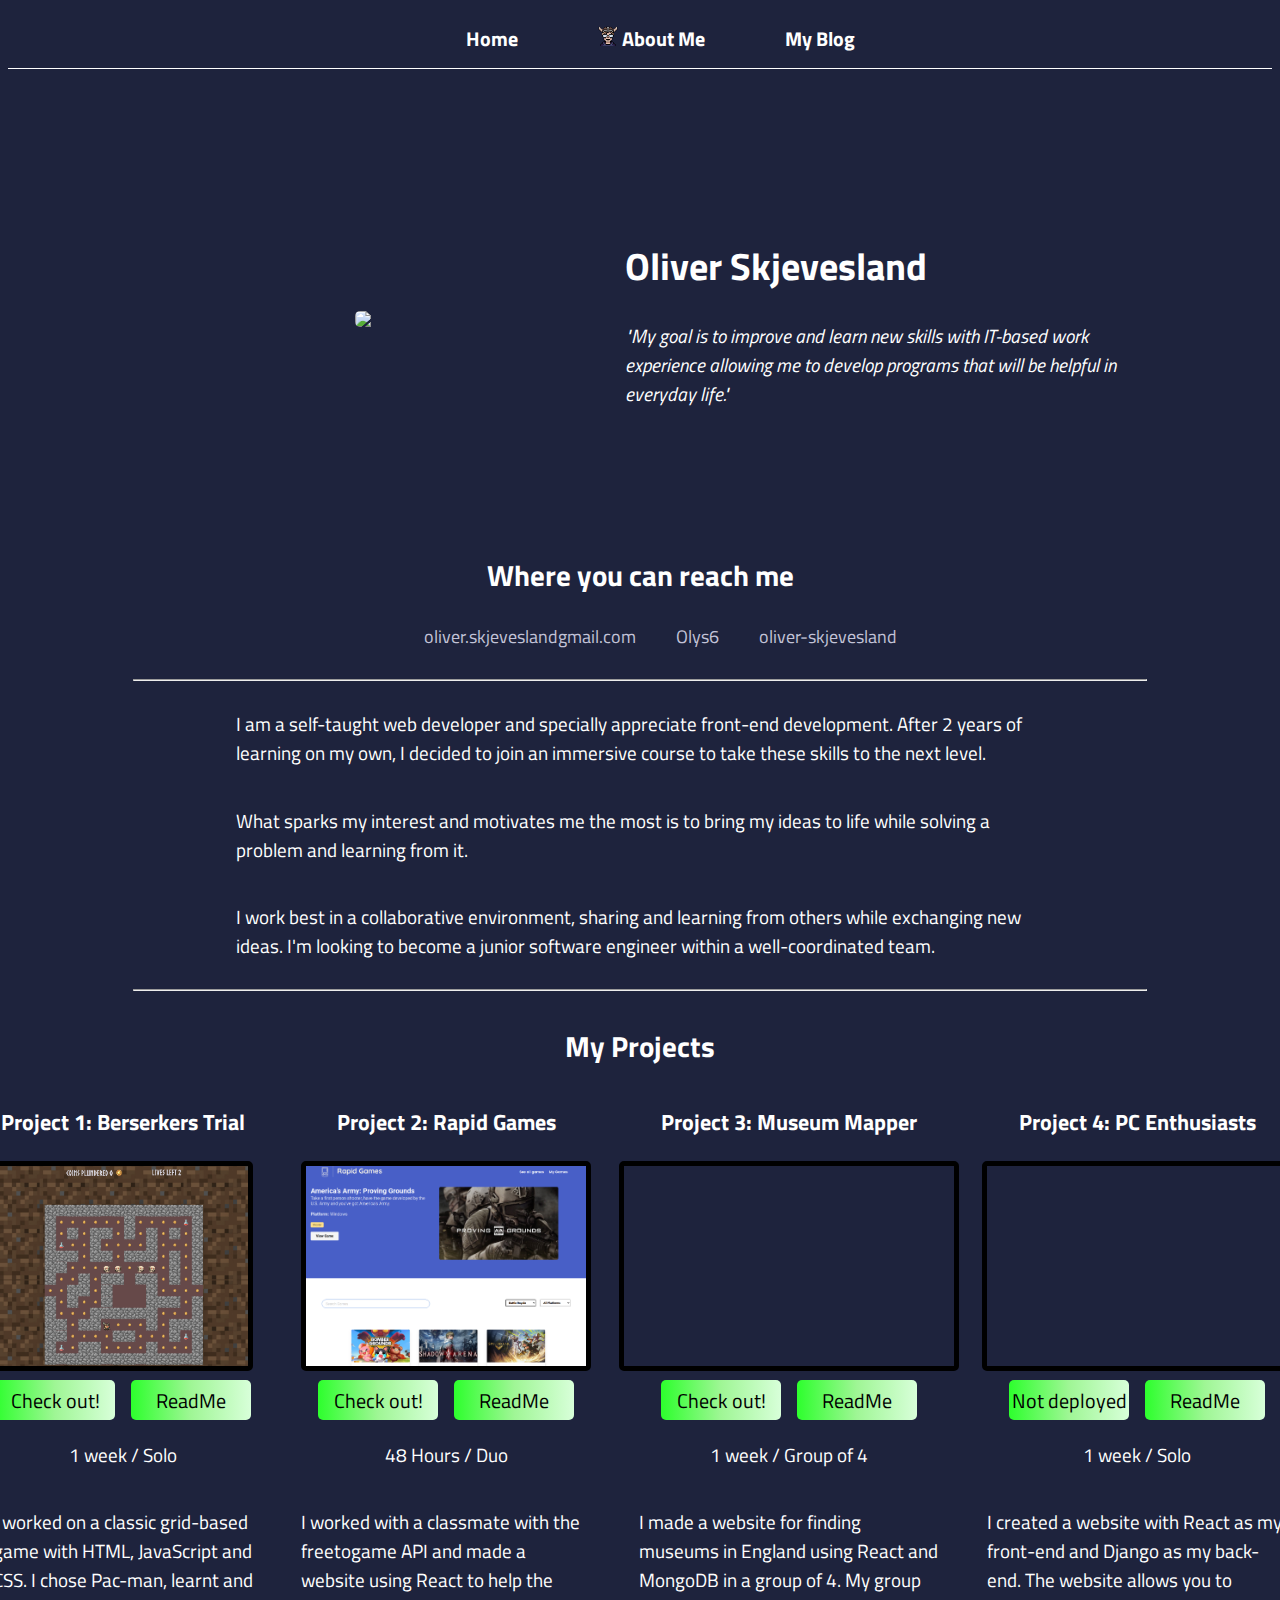
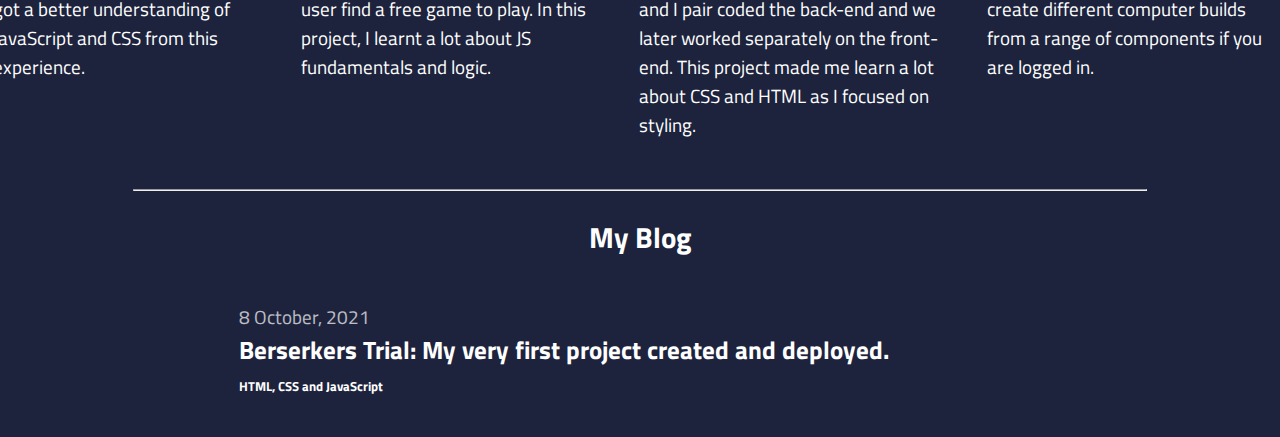
==== commit 6319d907: "changed project readmes and gave project 4 a thumbnail and presentation" ====
--- a/index.html
+++ b/index.html
@@ -83,8 +83,8 @@
             </div>
             <p> 1 week / Solo </p>
             <p class="projectDescription">
-                I worked on a classic grid based game with HTML, JavaScript and CSS.
-                I chose Pac-man and I got to learn and get a better understanding of JavaScript as well as CSS from this experience.
+                I worked on a classic grid-based game with HTML, JavaScript and CSS. I chose Pac-man,
+                learnt and got a better understanding of JavaScript and CSS from this experience.
             </p>
         </li>
         <li class="project columnLeft">
@@ -96,7 +96,7 @@
                         <p class="checkoutBtnText">Check out!</p>
                     </div>
                 </a>
-                <a class="checkoutBtn" href="https://github.com/Olys6/FreeGames/tree/main#readme" target="_blank">
+                <a class="checkoutBtn" href="https://github.com/Olys6/Rapid-Games#readme" target="_blank">
                     <div class="button">
                         <p class="checkoutBtnText">ReadMe</p>
                     </div>
@@ -105,10 +105,11 @@
             <p> 48 Hours / Duo </p>
             <p class="projectDescription">
                 I worked with a classmate with the freetogame API and made a website using React to help the user find a free game to play.
-                In this project I learnt a lot about JS fundamentals and logic.
+                In this project,
+                I learnt a lot about JS fundamentals and logic.
             </p>
         </li>
-        <li class="project">
+        <li class="project project3">
             <h3 class="projectTitle">Project 3: Museum Mapper</h3>
             <div class="projectShow project3Show" ></div>
             <div class="checkoutBtns">
@@ -127,14 +128,14 @@
             <p class="projectDescription">
                 I made a website for finding museums in England using React and MongoDB in a group of 4.
                 My group and I pair coded the back-end and we later worked separately on the front-end.
-                This project made me learn a lot about CSS and HTML as I focused a lot on styling.
+                This project made me learn a lot about CSS and HTML as I focused on styling.
             </p>
         </li>
         <li class="project">
             <h3 class="projectTitle">Project 4: PC Enthusiasts</h3>
-            <div class="projectShow"></div>
+            <div class="projectShow project4Show"></div>
             <div class="checkoutBtns">
-                <a class="checkoutBtn" href="https://rapidgames.netlify.app" target="_blank">
+                <a class="checkoutBtn" href="https://git.heroku.com/pc-enthusiasts.git" target="_blank">
                     <div class="button">
                         <p class="checkoutBtnText">Not deployed</p>
                     </div>
--- a/style.css
+++ b/style.css
@@ -216,6 +216,7 @@
   align-items: center;
   gap: 3rem;
   width: 100%;
+  margin-left: -40px;
 }
 
 .project {
@@ -225,12 +226,13 @@
   align-items: center;
   width: 300px;
   height: 700px;
+  margin-top: -80px;
 }
 
 
 
 .projectTitle {
-  margin-bottom: 1vh;
+
 }
 
 .projectShow {
@@ -270,14 +272,26 @@
   background-image: url("assets/RapidGames/RapidGamesShowcase.gif");
 }
 
+.project3 {
+  margin-top: -22px;
+}
+
 .project3Show {
   width:330px;
   background-image: url("assets/MuseumMapper/MuseumMapperThumbnail.gif");
 }
 
 .project3Show:hover {
-  background-image: url("assets/MuseumMapper/MuseumMapperShowcase.gif");
-  
+  background-image: url("assets/MuseumMapper/MuseumMapperShowcase.gif"); 
+}
+
+.project4Show {
+  width: 300px;
+  background-image: url("assets/PCEnthusiasts/Thumbnail.gif");
+}
+
+.project4Show:hover {
+  background-image: url("assets/PCEnthusiasts/Presentation.gif");
 }
 
 .checkoutBtns {
@@ -502,7 +516,11 @@
   }
   .project {
     width: 80%;
+    margin-top: 0;
     height: max-content;
+  }
+  .project3 {
+    margin-top: 0;
   }
   .projectShow {
     width: 350px;
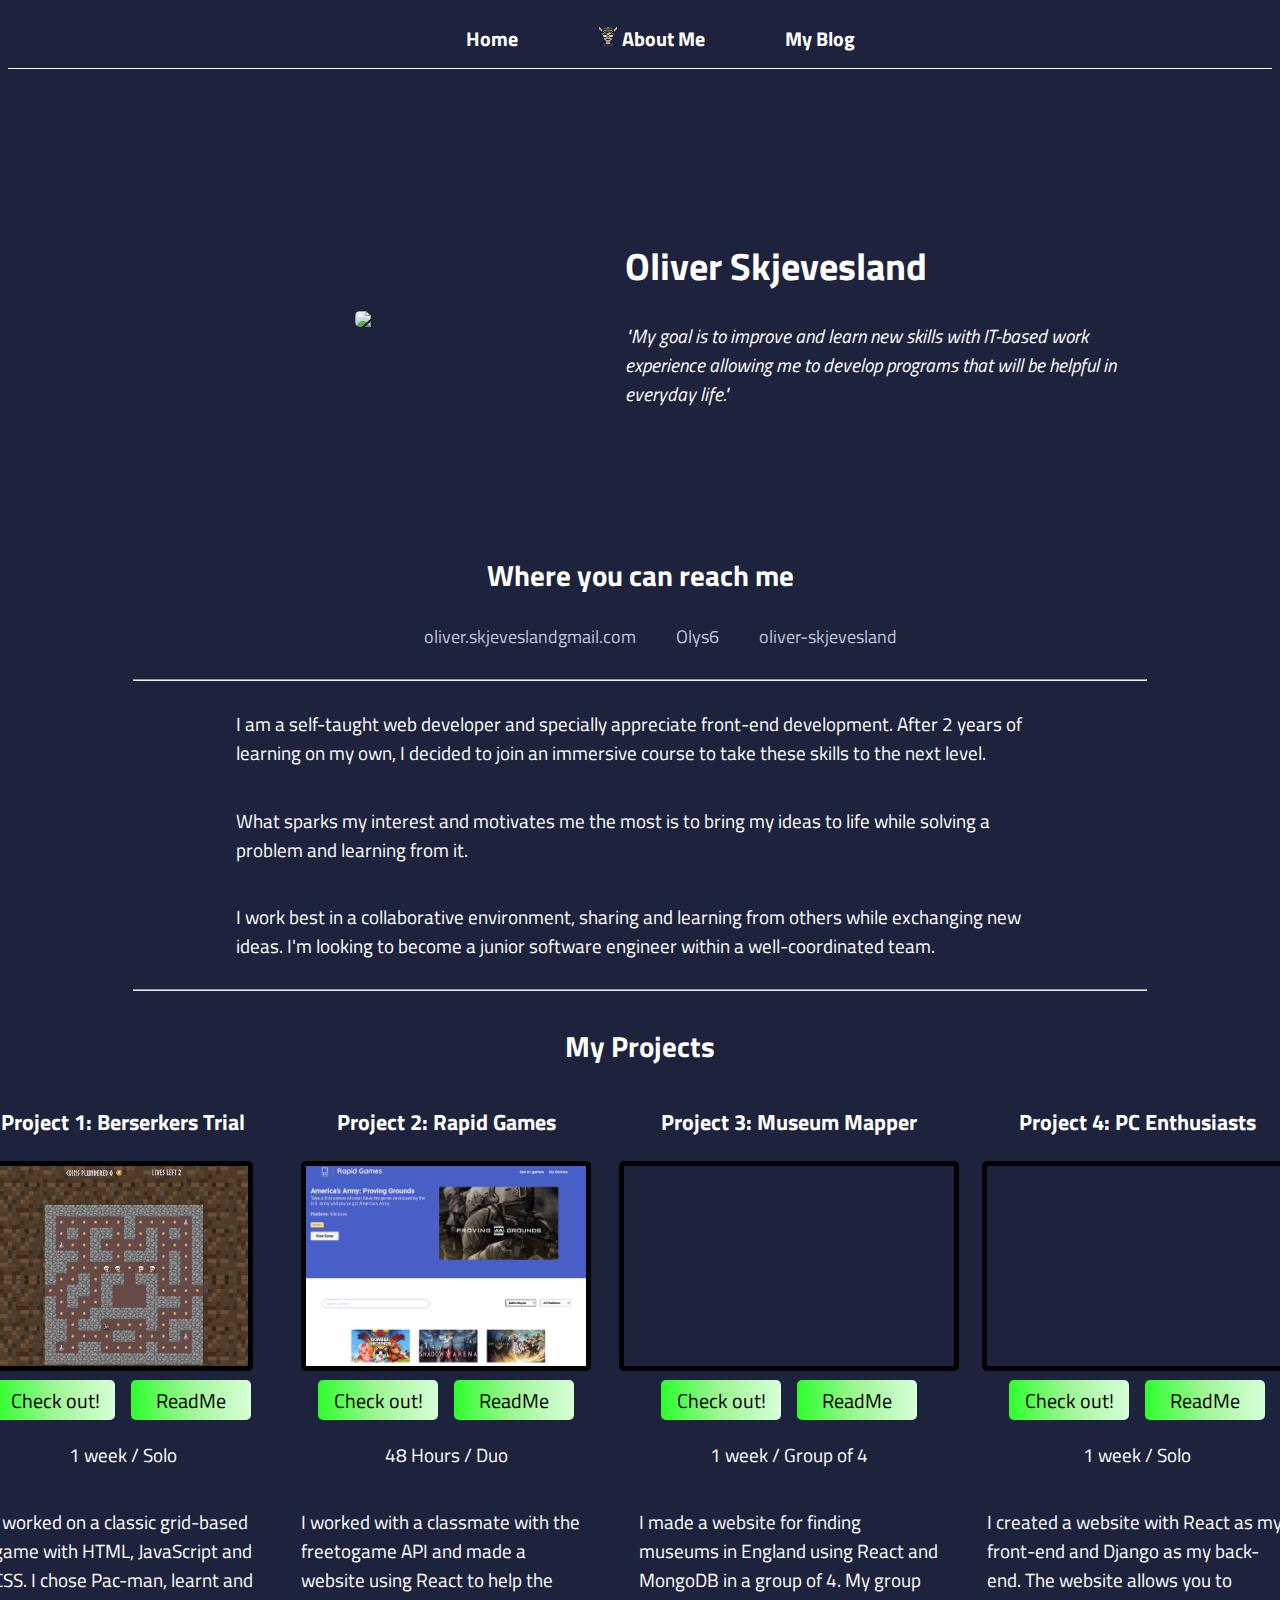
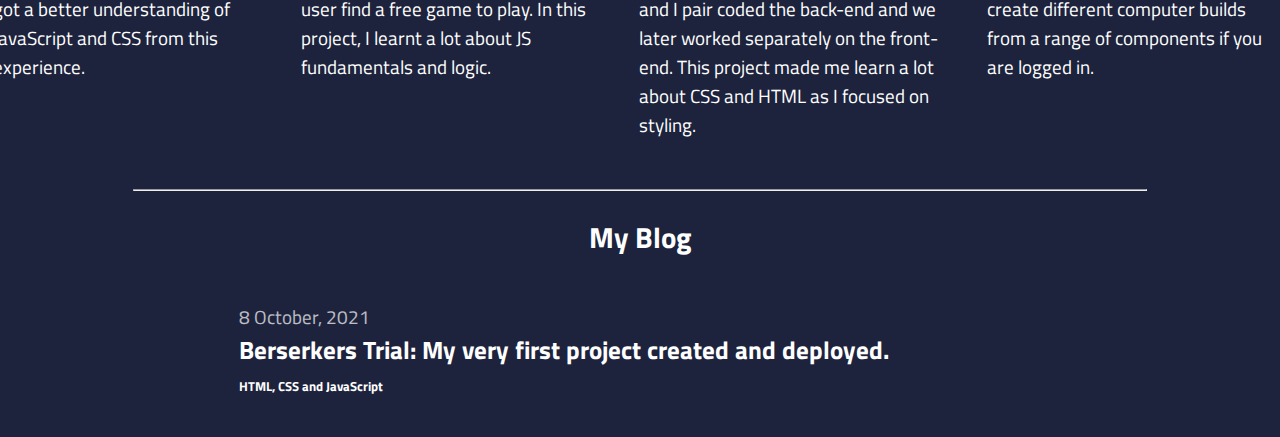
==== commit d0a7b294: "Update index.html" ====
--- a/index.html
+++ b/index.html
@@ -135,9 +135,9 @@
             <h3 class="projectTitle">Project 4: PC Enthusiasts</h3>
             <div class="projectShow project4Show"></div>
             <div class="checkoutBtns">
-                <a class="checkoutBtn" href="https://git.heroku.com/pc-enthusiasts.git" target="_blank">
+                <a class="checkoutBtn" href="https://pc-enthusiasts.herokuapp.com" target="_blank">
                     <div class="button">
-                        <p class="checkoutBtnText">Not deployed</p>
+                        <p class="checkoutBtnText">Check out!</p>
                     </div>
                 </a>
                 <a class="checkoutBtn" href="https://github.com/Olys6/PC-Enthusiasts/tree/main#readme" target="_blank">
@@ -176,4 +176,4 @@
     </ul>
 </section>
 </body>
-</html>+</html>
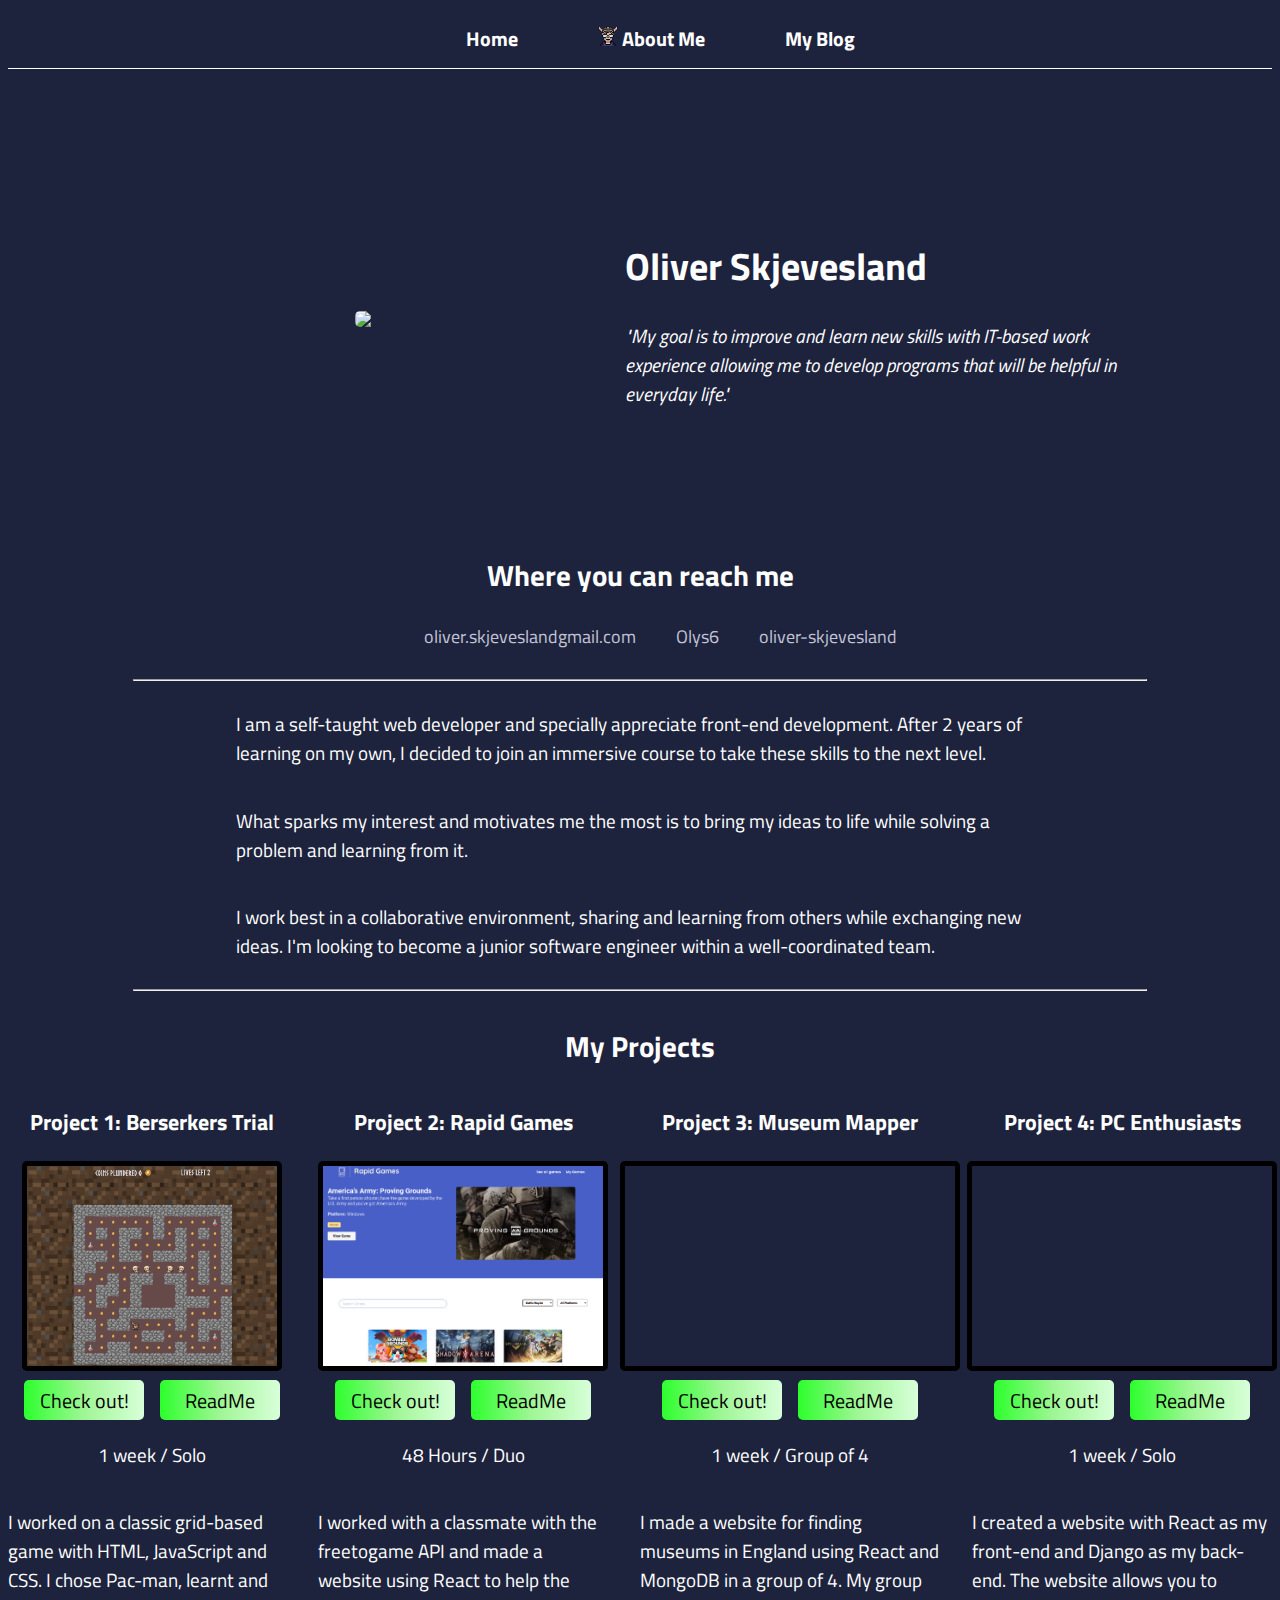
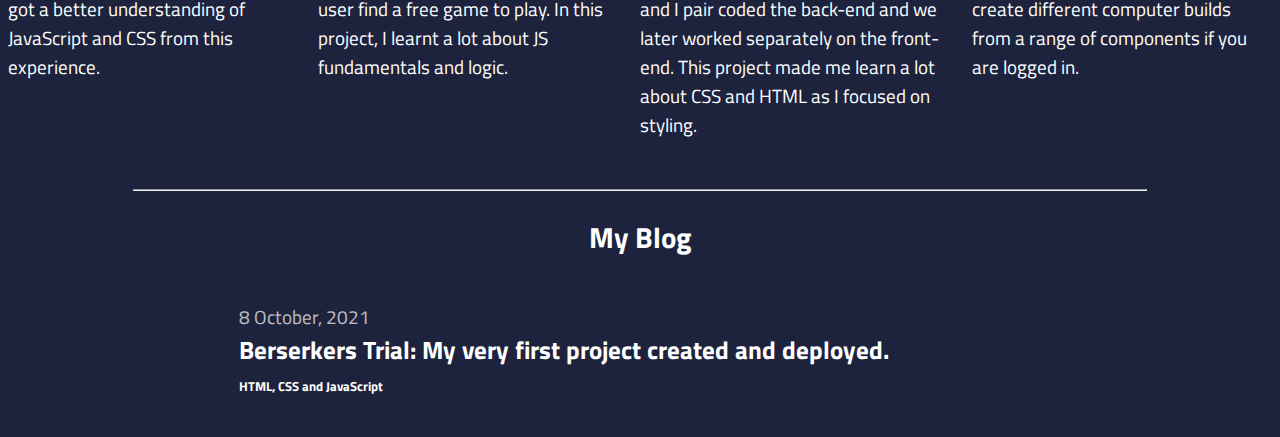
==== commit 0002d826: "finishing touches" ====
--- a/index.html
+++ b/index.html
@@ -66,7 +66,7 @@
 <section class="projectsSection">
     <h2 class="myProjects">My Projects</h2>
     <ul class="projects">
-        <li class="project columnLeft">
+        <li class="project project1">
             <h3 class="projectTitle">Project 1: Berserkers Trial</h3>
             <div class="projectShow project1Show"></div>
             <div class="checkoutBtns">
--- a/style.css
+++ b/style.css
@@ -211,12 +211,11 @@
   text-decoration: none;
   list-style-type: none;
   display: flex;
-  flex-direction: row;
-  justify-content: center;
-  align-items: center;
-  gap: 3rem;
+  align-items: baseline;
+  gap: 2rem;
   width: 100%;
   margin-left: -40px;
+  justify-content: space-around;
 }
 
 .project {
@@ -229,7 +228,9 @@
   margin-top: -80px;
 }
 
-
+.project1 {
+  margin-right: -10px;
+}
 
 .projectTitle {
 
@@ -465,7 +466,7 @@
   flex-direction: column;
   border: 1px solid black;
   border-radius: 5px;
-  width: 100%;
+  width: 60%;
   background-color: white;
 }
 
@@ -475,7 +476,7 @@
   align-items: center;
   border: 1px solid black;
   border-radius: 5px;
-  width: 100%;
+  width: 60%;
   background-color: white;
 }
 
@@ -519,6 +520,9 @@
     margin-top: 0;
     height: max-content;
   }
+  .project1 {
+  margin-right: 0;
+  }
   .project3 {
     margin-top: 0;
   }
@@ -539,4 +543,5 @@
     flex-direction: column;
     width: 70%;
   }
+
 }